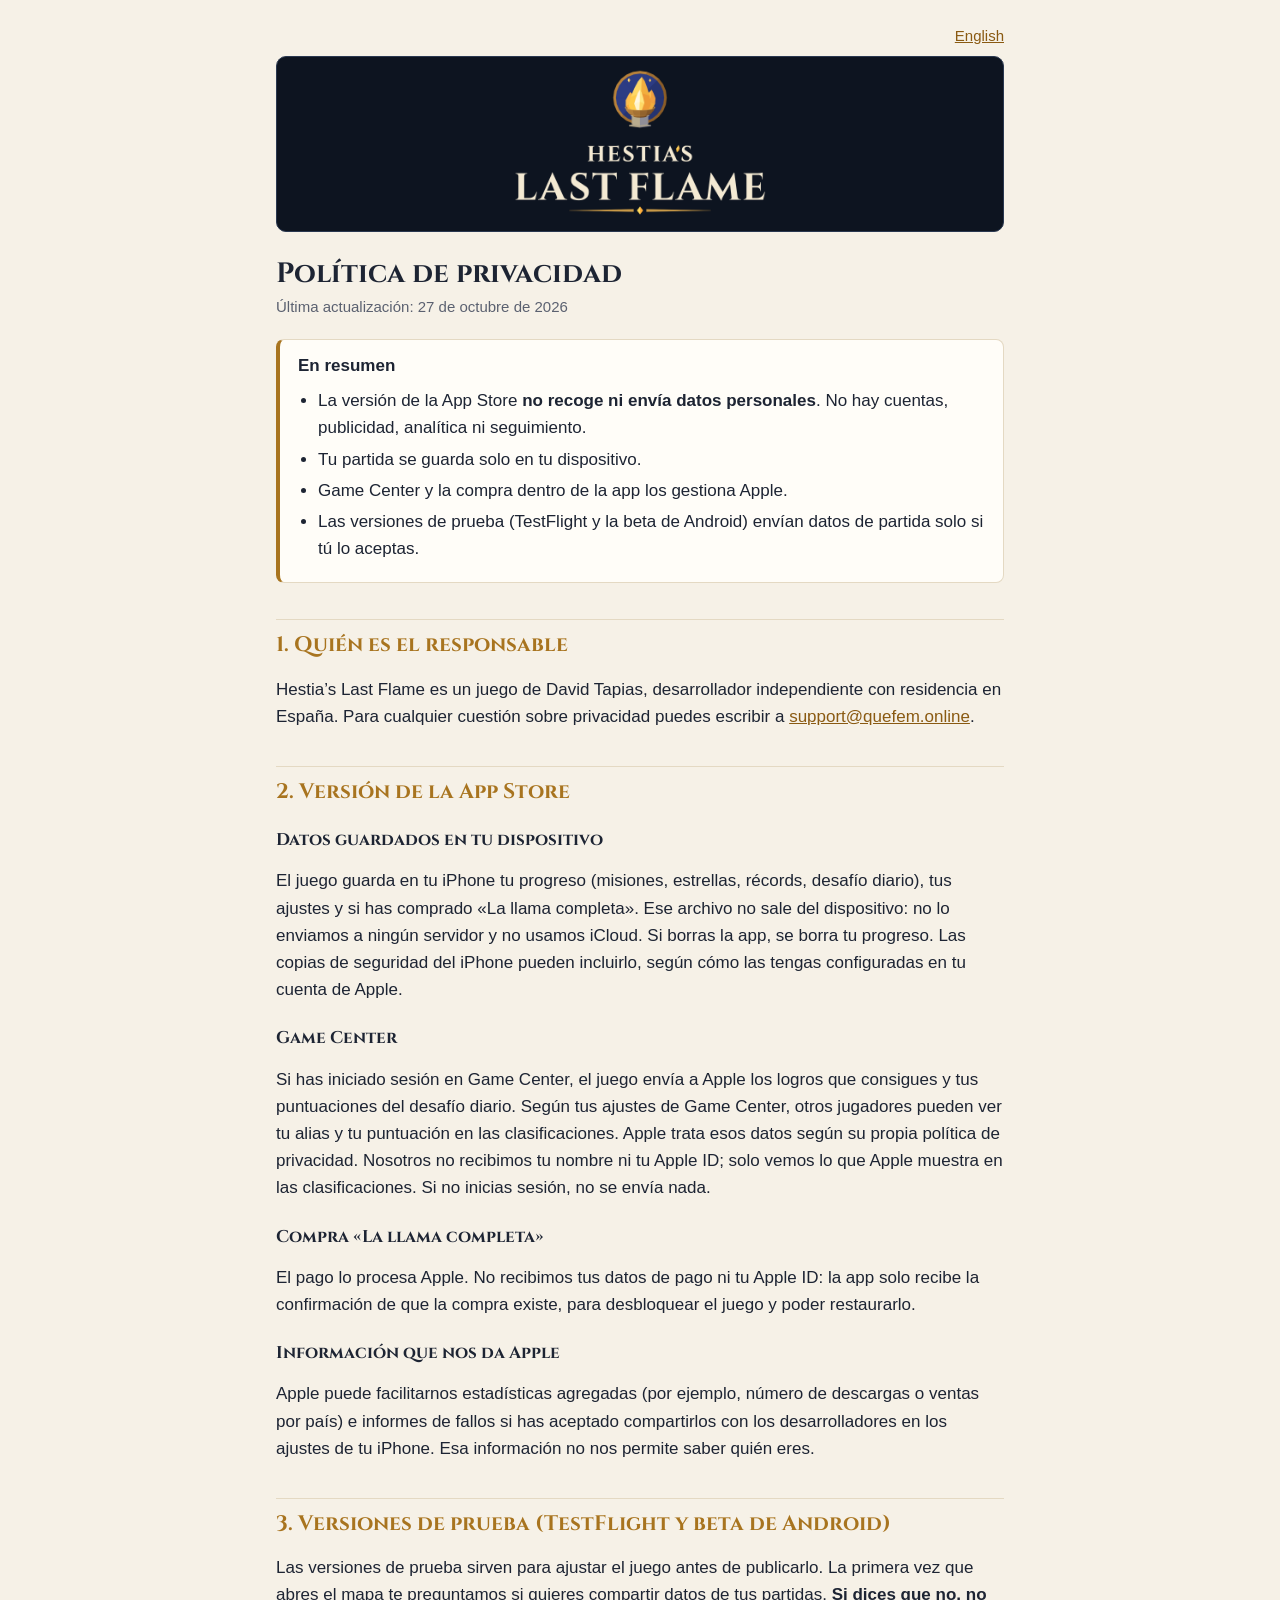
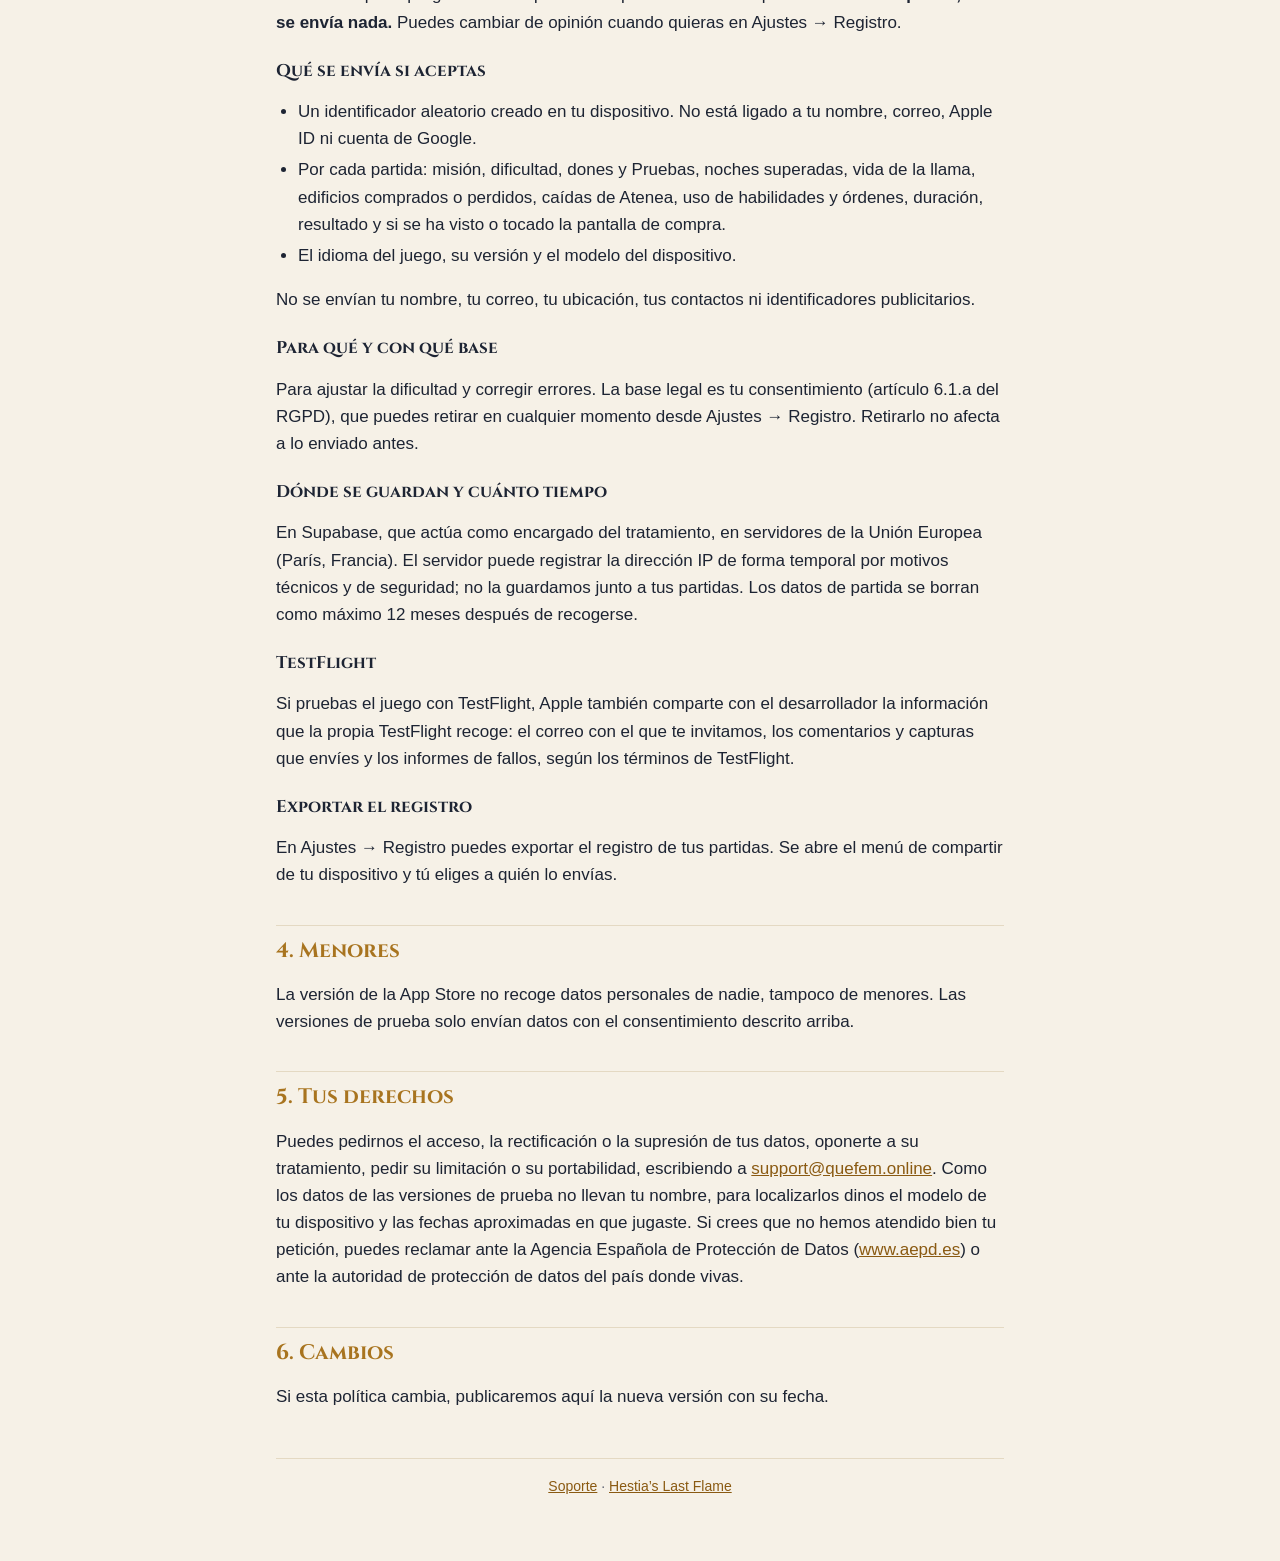
==== privacidad.html @ 37cfa8db "Hestia’s Last Flame: privacidad y soporte (ES/EN) Co-Authored-By: Claude Opus 5.5 <noreply@anthropic" ====
<!doctype html>
<html lang="es">
<head>
<meta charset="utf-8">
<meta name="viewport" content="width=device-width,initial-scale=1">
<title>Privacidad · Hestia’s Last Flame</title>
<meta name="description" content="Política de privacidad de Hestia’s Last Flame.">
<link rel="stylesheet" href="style.css">
</head>
<body>
<main>
<nav class="lang"><a href="privacy.html" hreflang="en">English</a></nav>
<header><a href="index.html"><img src="logotype.png" alt="Hestia’s Last Flame"></a></header>

<h1>Política de privacidad</h1>
<p class="updated">Última actualización: 27 de octubre de 2026</p>

<div class="summary">
<strong>En resumen</strong>
<ul>
<li>La versión de la App Store <strong>no recoge ni envía datos personales</strong>. No hay cuentas, publicidad, analítica ni seguimiento.</li>
<li>Tu partida se guarda solo en tu dispositivo.</li>
<li>Game Center y la compra dentro de la app los gestiona Apple.</li>
<li>Las versiones de prueba (TestFlight y la beta de Android) envían datos de partida solo si tú lo aceptas.</li>
</ul>
</div>

<h2>1. Quién es el responsable</h2>
<p>Hestia’s Last Flame es un juego de David Tapias, desarrollador independiente con residencia en España. Para cualquier
cuestión sobre privacidad puedes escribir a <a href="mailto:support@quefem.online">support@quefem.online</a>.</p>

<h2>2. Versión de la App Store</h2>
<h3>Datos guardados en tu dispositivo</h3>
<p>El juego guarda en tu iPhone tu progreso (misiones, estrellas, récords, desafío diario), tus ajustes y si has comprado
«La llama completa». Ese archivo no sale del dispositivo: no lo enviamos a ningún servidor y no usamos iCloud. Si borras
la app, se borra tu progreso. Las copias de seguridad del iPhone pueden incluirlo, según cómo las tengas configuradas en
tu cuenta de Apple.</p>

<h3>Game Center</h3>
<p>Si has iniciado sesión en Game Center, el juego envía a Apple los logros que consigues y tus puntuaciones del desafío
diario. Según tus ajustes de Game Center, otros jugadores pueden ver tu alias y tu puntuación en las clasificaciones.
Apple trata esos datos según su propia política de privacidad. Nosotros no recibimos tu nombre ni tu Apple ID; solo
vemos lo que Apple muestra en las clasificaciones. Si no inicias sesión, no se envía nada.</p>

<h3>Compra «La llama completa»</h3>
<p>El pago lo procesa Apple. No recibimos tus datos de pago ni tu Apple ID: la app solo recibe la confirmación de que la
compra existe, para desbloquear el juego y poder restaurarlo.</p>

<h3>Información que nos da Apple</h3>
<p>Apple puede facilitarnos estadísticas agregadas (por ejemplo, número de descargas o ventas por país) e informes de
fallos si has aceptado compartirlos con los desarrolladores en los ajustes de tu iPhone. Esa información no nos permite
saber quién eres.</p>

<h2>3. Versiones de prueba (TestFlight y beta de Android)</h2>
<p>Las versiones de prueba sirven para ajustar el juego antes de publicarlo. La primera vez que abres el mapa te preguntamos
si quieres compartir datos de tus partidas. <strong>Si dices que no, no se envía nada.</strong> Puedes cambiar de opinión
cuando quieras en Ajustes → Registro.</p>
<h3>Qué se envía si aceptas</h3>
<ul>
<li>Un identificador aleatorio creado en tu dispositivo. No está ligado a tu nombre, correo, Apple ID ni cuenta de Google.</li>
<li>Por cada partida: misión, dificultad, dones y Pruebas, noches superadas, vida de la llama, edificios comprados o
perdidos, caídas de Atenea, uso de habilidades y órdenes, duración, resultado y si se ha visto o tocado la pantalla de
compra.</li>
<li>El idioma del juego, su versión y el modelo del dispositivo.</li>
</ul>
<p>No se envían tu nombre, tu correo, tu ubicación, tus contactos ni identificadores publicitarios.</p>
<h3>Para qué y con qué base</h3>
<p>Para ajustar la dificultad y corregir errores. La base legal es tu consentimiento (artículo 6.1.a del RGPD), que puedes
retirar en cualquier momento desde Ajustes → Registro. Retirarlo no afecta a lo enviado antes.</p>
<h3>Dónde se guardan y cuánto tiempo</h3>
<p>En Supabase, que actúa como encargado del tratamiento, en servidores de la Unión Europea (París, Francia). El servidor
puede registrar la dirección IP de forma temporal por motivos técnicos y de seguridad; no la guardamos junto a tus
partidas. Los datos de partida se borran como máximo 12 meses después de recogerse.</p>
<h3>TestFlight</h3>
<p>Si pruebas el juego con TestFlight, Apple también comparte con el desarrollador la información que la propia TestFlight
recoge: el correo con el que te invitamos, los comentarios y capturas que envíes y los informes de fallos, según los términos
de TestFlight.</p>
<h3>Exportar el registro</h3>
<p>En Ajustes → Registro puedes exportar el registro de tus partidas. Se abre el menú de compartir de tu dispositivo y tú
eliges a quién lo envías.</p>

<h2>4. Menores</h2>
<p>La versión de la App Store no recoge datos personales de nadie, tampoco de menores. Las versiones de prueba solo envían
datos con el consentimiento descrito arriba.</p>

<h2>5. Tus derechos</h2>
<p>Puedes pedirnos el acceso, la rectificación o la supresión de tus datos, oponerte a su tratamiento, pedir su limitación
o su portabilidad, escribiendo a <a href="mailto:support@quefem.online">support@quefem.online</a>. Como los datos de las
versiones de prueba no llevan tu nombre, para localizarlos dinos el modelo de tu dispositivo y las fechas aproximadas en
que jugaste. Si crees que no hemos atendido bien tu petición, puedes reclamar ante la Agencia Española de Protección de
Datos (<a href="https://www.aepd.es">www.aepd.es</a>) o ante la autoridad de protección de datos del país donde vivas.</p>

<h2>6. Cambios</h2>
<p>Si esta política cambia, publicaremos aquí la nueva versión con su fecha.</p>

<footer><a href="soporte.html">Soporte</a> · <a href="index.html">Hestia’s Last Flame</a></footer>
</main>
</body>
</html>
---- style.css ----
@font-face{font-family:"Cinzel";src:url("fonts/Cinzel-Regular.ttf") format("truetype");font-weight:400;font-display:swap}
@font-face{font-family:"Cinzel";src:url("fonts/Cinzel-Bold.ttf") format("truetype");font-weight:700;font-display:swap}
:root{--bg:#f6f1e7;--card:#fffdf8;--ink:#1d2433;--muted:#5b6170;--gold:#a8741f;--line:#e4d9c3;--link:#8a5a12}
@media (prefers-color-scheme:dark){:root{--bg:#0d1420;--card:#152031;--ink:#efe6d4;--muted:#a9b0bd;--gold:#e0aa48;--line:#2a3850;--link:#f0bd5e}}
*{box-sizing:border-box}
html{-webkit-text-size-adjust:100%}
body{margin:0;background:var(--bg);color:var(--ink);font:17px/1.6 -apple-system,BlinkMacSystemFont,"Segoe UI",Roboto,Helvetica,Arial,sans-serif}
main{max-width:760px;margin:0 auto;padding:24px 16px 64px}
header{text-align:center;padding:12px 16px;margin-bottom:24px;background:#0d1420;border:1px solid #2a3850;border-radius:10px}
header img{width:min(300px,80%);height:auto;display:block;margin:0 auto}
nav.lang{font-size:15px;text-align:right;margin-bottom:8px}
h1,h2,h3{font-family:"Cinzel",Georgia,serif;line-height:1.25;color:var(--ink)}
h1{font-size:28px;margin:0 0 4px}
h2{font-size:21px;margin:36px 0 8px;padding-top:12px;border-top:1px solid var(--line);color:var(--gold)}
h3{font-size:17px;margin:24px 0 4px}
.updated{color:var(--muted);font-size:15px;margin:0 0 20px}
.summary{background:var(--card);border:1px solid var(--line);border-left:4px solid var(--gold);border-radius:8px;padding:12px 18px;margin:20px 0}
.summary ul{margin:8px 0;padding-left:20px}
a{color:var(--link)}
ul{padding-left:22px}
li{margin:4px 0}
.links{display:grid;gap:12px;grid-template-columns:repeat(auto-fit,minmax(220px,1fr));margin:24px 0}
.links a{display:block;background:var(--card);border:1px solid var(--line);border-radius:8px;padding:14px 16px;text-decoration:none;color:var(--ink)}
.links a strong{font-family:"Cinzel",Georgia,serif;color:var(--gold);display:block}
footer{margin-top:48px;padding-top:16px;border-top:1px solid var(--line);color:var(--muted);font-size:14px;text-align:center}
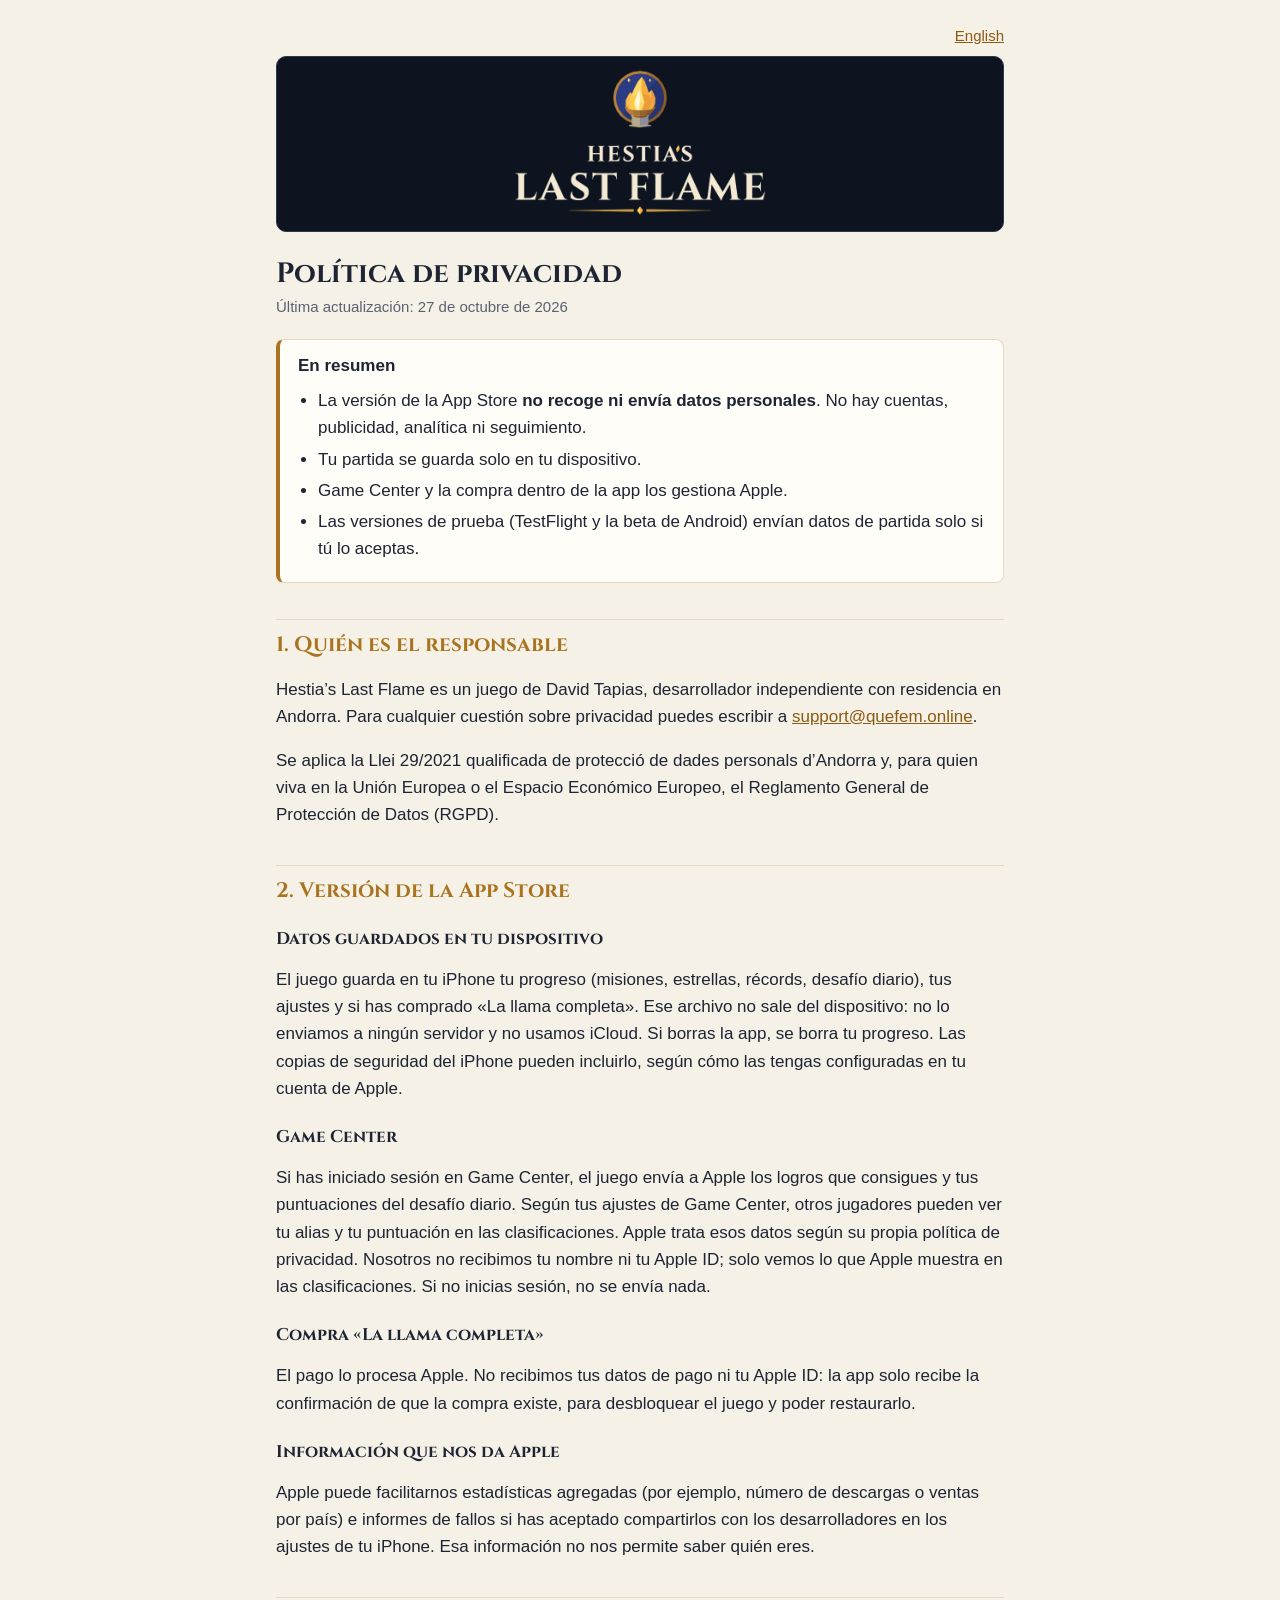
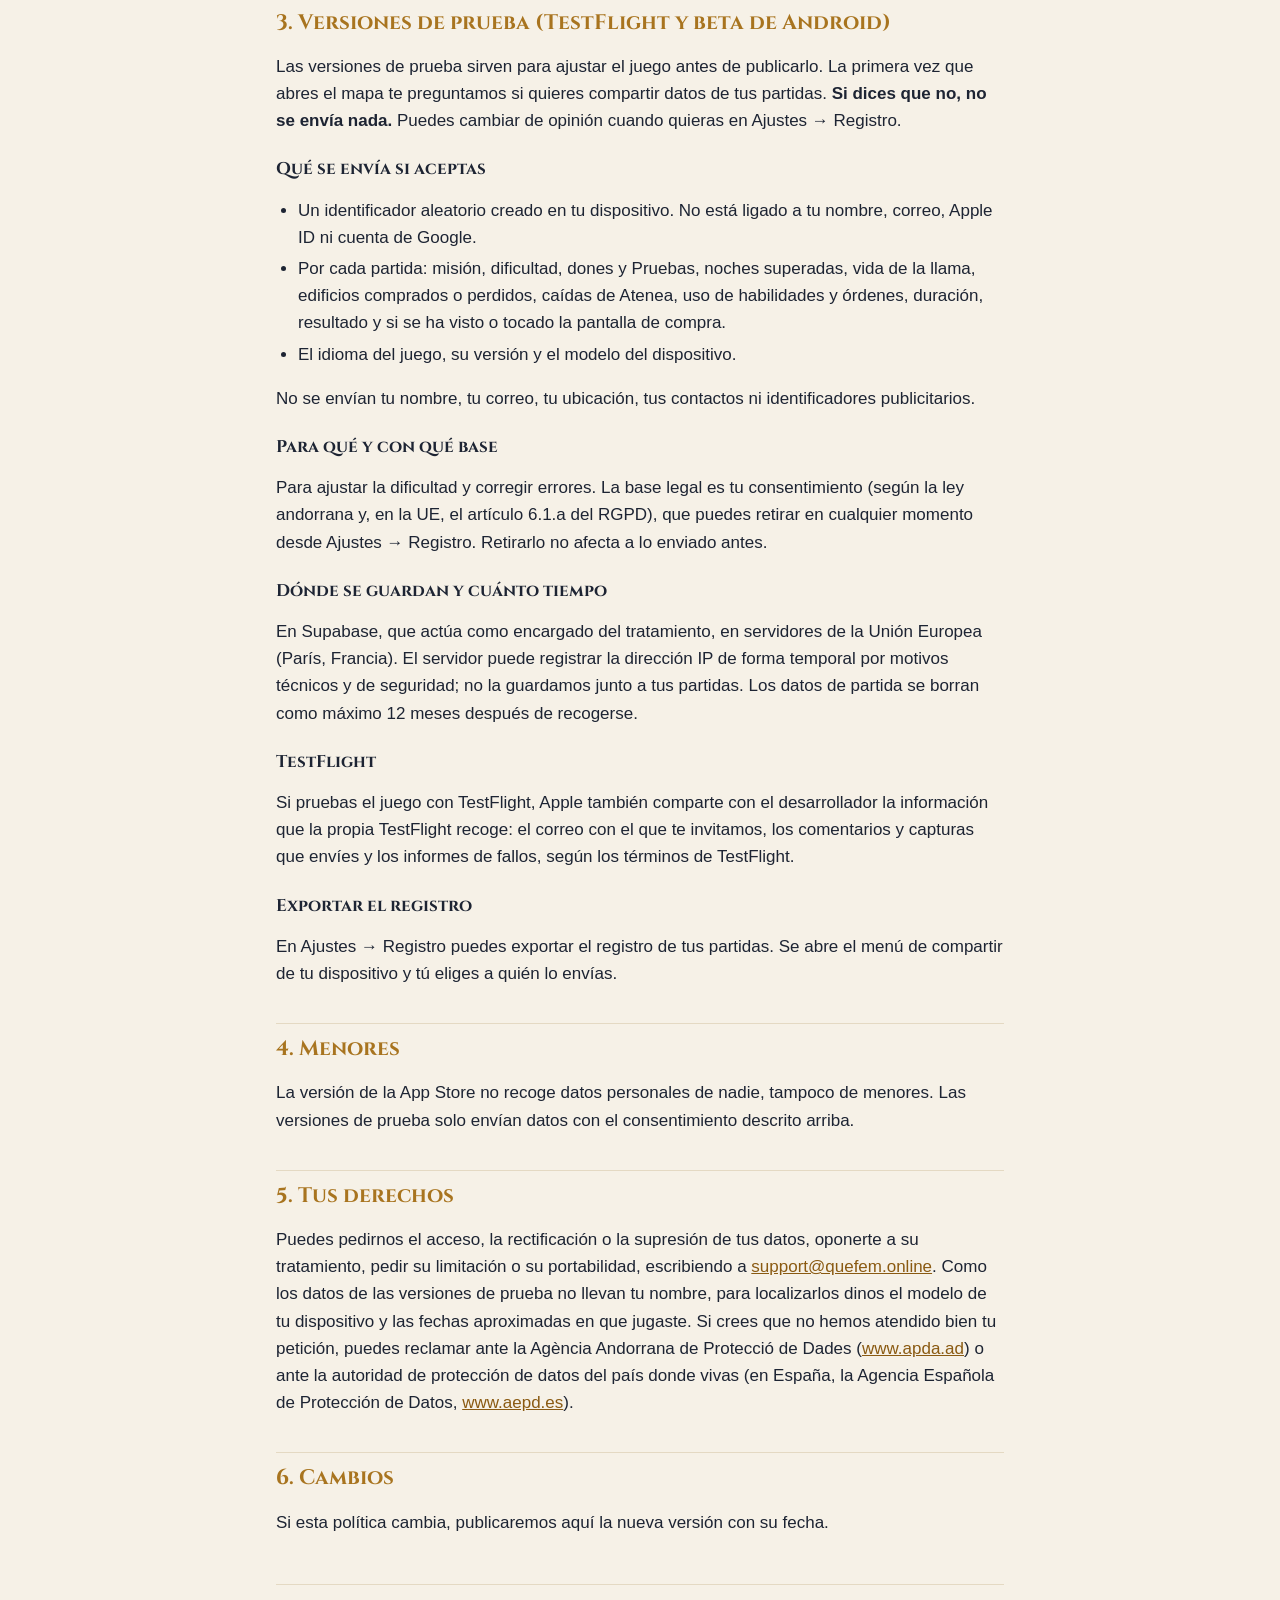
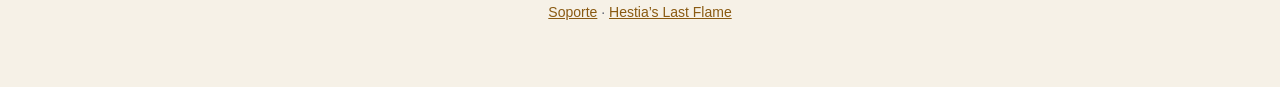
==== commit 97b71e82: "Privacidad: responsable en Andorra, ley andorrana 29/2021 y RGPD, autoridad APDA Co-Authored-By: Cla" ====
--- a/privacidad.html
+++ b/privacidad.html
@@ -26,8 +26,10 @@
 </div>
 
 <h2>1. Quién es el responsable</h2>
-<p>Hestia’s Last Flame es un juego de David Tapias, desarrollador independiente con residencia en España. Para cualquier
+<p>Hestia’s Last Flame es un juego de David Tapias, desarrollador independiente con residencia en Andorra. Para cualquier
 cuestión sobre privacidad puedes escribir a <a href="mailto:support@quefem.online">support@quefem.online</a>.</p>
+<p>Se aplica la Llei 29/2021 qualificada de protecció de dades personals d’Andorra y, para quien viva en la Unión
+Europea o el Espacio Económico Europeo, el Reglamento General de Protección de Datos (RGPD).</p>
 
 <h2>2. Versión de la App Store</h2>
 <h3>Datos guardados en tu dispositivo</h3>
@@ -65,7 +67,7 @@
 </ul>
 <p>No se envían tu nombre, tu correo, tu ubicación, tus contactos ni identificadores publicitarios.</p>
 <h3>Para qué y con qué base</h3>
-<p>Para ajustar la dificultad y corregir errores. La base legal es tu consentimiento (artículo 6.1.a del RGPD), que puedes
+<p>Para ajustar la dificultad y corregir errores. La base legal es tu consentimiento (según la ley andorrana y, en la UE, el artículo 6.1.a del RGPD), que puedes
 retirar en cualquier momento desde Ajustes → Registro. Retirarlo no afecta a lo enviado antes.</p>
 <h3>Dónde se guardan y cuánto tiempo</h3>
 <p>En Supabase, que actúa como encargado del tratamiento, en servidores de la Unión Europea (París, Francia). El servidor
@@ -87,8 +89,9 @@
 <p>Puedes pedirnos el acceso, la rectificación o la supresión de tus datos, oponerte a su tratamiento, pedir su limitación
 o su portabilidad, escribiendo a <a href="mailto:support@quefem.online">support@quefem.online</a>. Como los datos de las
 versiones de prueba no llevan tu nombre, para localizarlos dinos el modelo de tu dispositivo y las fechas aproximadas en
-que jugaste. Si crees que no hemos atendido bien tu petición, puedes reclamar ante la Agencia Española de Protección de
-Datos (<a href="https://www.aepd.es">www.aepd.es</a>) o ante la autoridad de protección de datos del país donde vivas.</p>
+que jugaste. Si crees que no hemos atendido bien tu petición, puedes reclamar ante la Agència Andorrana de Protecció de
+Dades (<a href="https://www.apda.ad">www.apda.ad</a>) o ante la autoridad de protección de datos del país donde vivas (en España,
+la Agencia Española de Protección de Datos, <a href="https://www.aepd.es">www.aepd.es</a>).</p>
 
 <h2>6. Cambios</h2>
 <p>Si esta política cambia, publicaremos aquí la nueva versión con su fecha.</p>
